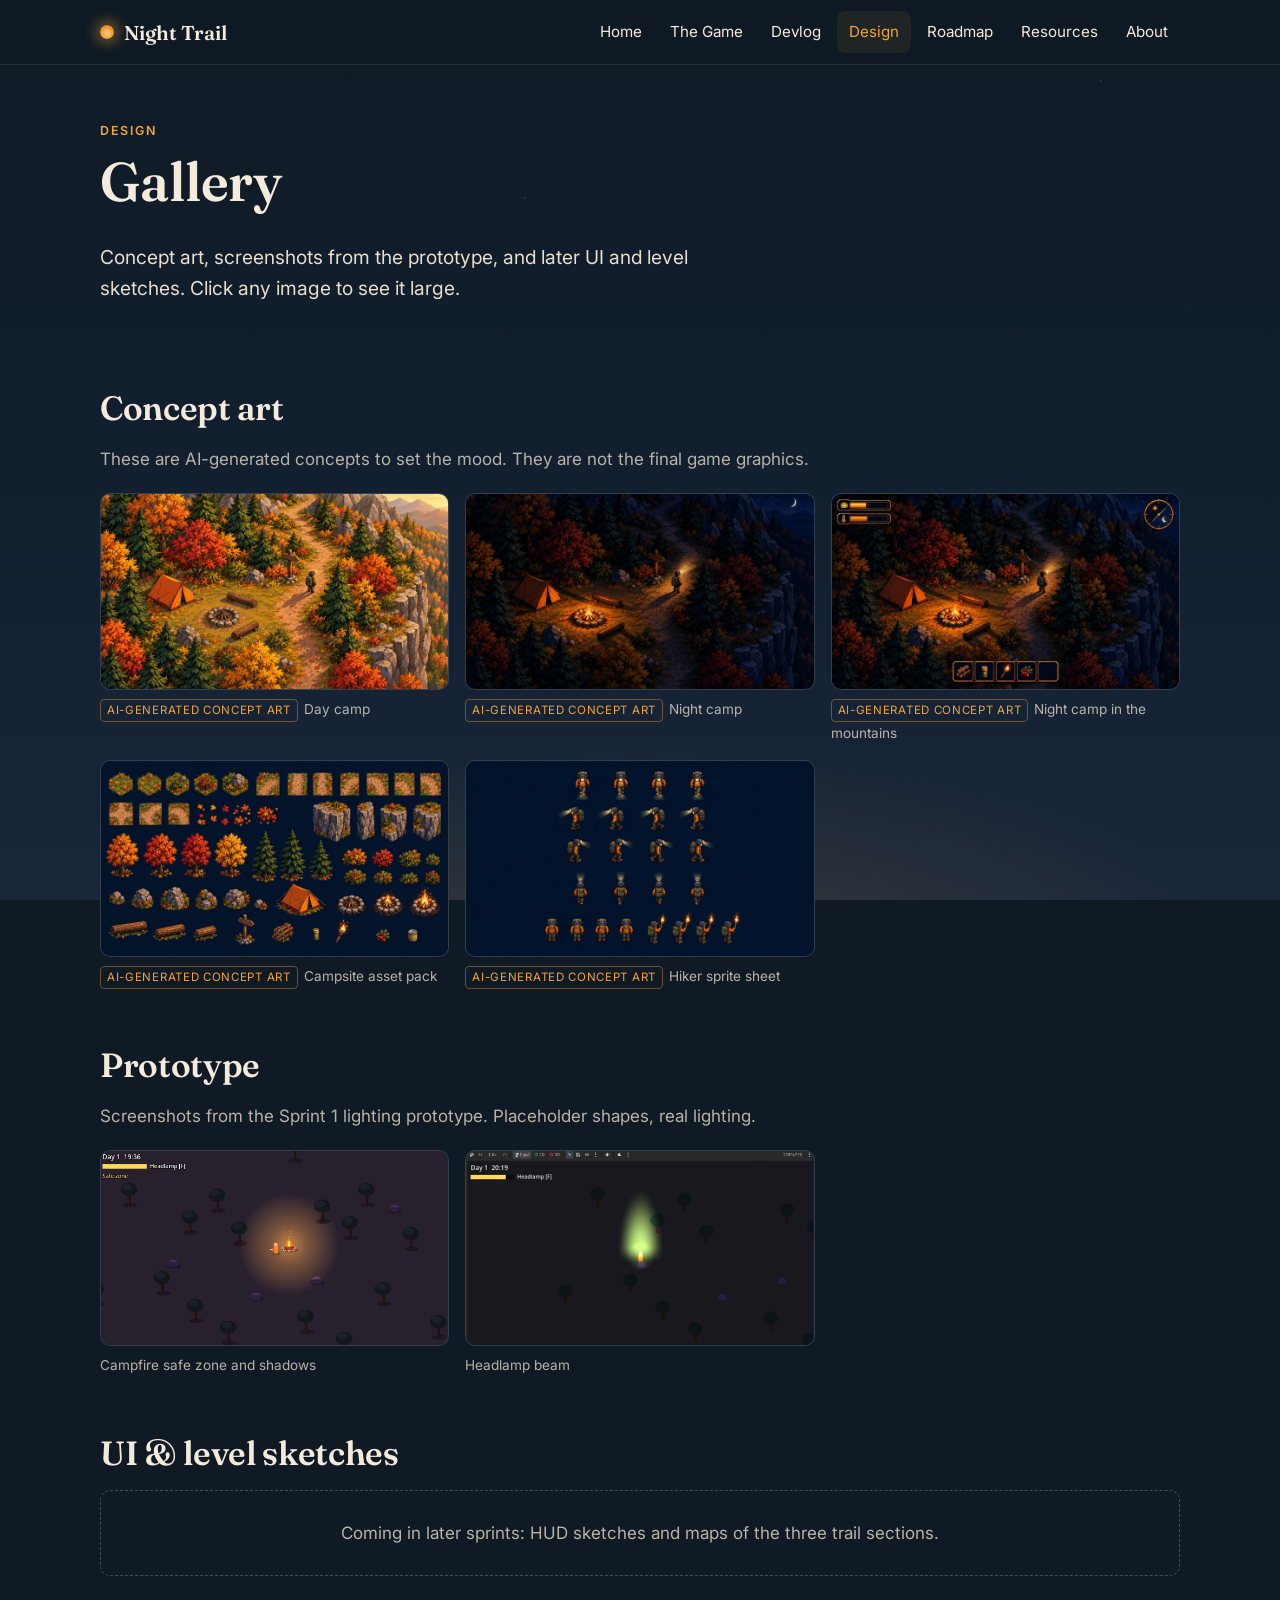
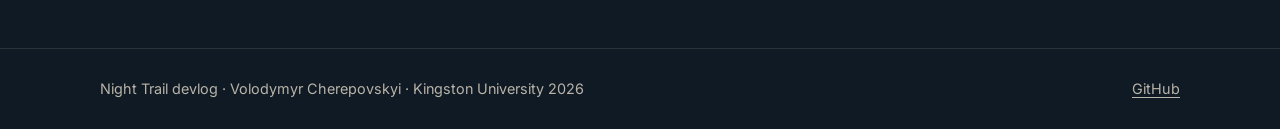
==== design.html @ 5010108f "Night Trail devlog: site, Sprint 1 review, media cleanup Static progress blog for GitHub Pages: Home" ====
<!doctype html>
<html lang="en">
<head>
  <meta charset="utf-8">
  <meta name="viewport" content="width=device-width, initial-scale=1">
  <title>Design — Night Trail</title>
  <meta name="description" content="Concept art, prototype screenshots and design sketches for Night Trail.">
  <link rel="icon" href="assets/favicon.svg" type="image/svg+xml">
  <link rel="preconnect" href="https://fonts.googleapis.com">
  <link rel="preconnect" href="https://fonts.gstatic.com" crossorigin>
  <link rel="stylesheet" href="https://fonts.googleapis.com/css2?family=Fraunces:ital,opsz,wght@0,9..144,500;0,9..144,600;1,9..144,500&family=Inter:wght@400;600;700&display=swap">
  <link rel="stylesheet" href="assets/css/style.css">
</head>
<body>
  <a class="skip" href="#main">Skip to content</a>
  <header class="site-header">
    <div class="wrap">
      <a class="brand" href="index.html"><span class="brand-mark" aria-hidden="true"></span>Night Trail</a>
      <button class="nav-toggle" type="button" aria-expanded="false" aria-controls="nav">Menu</button>
      <nav class="nav" id="nav" aria-label="Main">
        <ul>
          <li><a href="index.html">Home</a></li>
          <li><a href="game.html">The Game</a></li>
          <li><a href="devlog.html">Devlog</a></li>
          <li><a href="design.html" aria-current="page">Design</a></li>
          <li><a href="roadmap.html">Roadmap</a></li>
          <li><a href="resources.html">Resources</a></li>
          <li><a href="about.html">About</a></li>
        </ul>
      </nav>
    </div>
  </header>

  <main id="main" class="wrap">
    <header class="page-head">
      <p class="eyebrow">Design</p>
      <h1>Gallery</h1>
      <p class="lead">Concept art, screenshots from the prototype, and later UI and level sketches. Click any image to see it large.</p>
    </header>

    <section class="section">
      <h2>Concept art</h2>
      <p class="muted">These are AI-generated concepts to set the mood. They are not the final game graphics.</p>
      <div class="gallery">
        <figure class="figure">
          <a class="zoom" href="media/game/day-concept.jpg" data-caption="Day concept: autumn camp by the mountain trail. AI-generated concept art.">
            <img src="media/game/day-concept.jpg" width="1600" height="900" loading="lazy" alt="Autumn camp by a mountain trail in daylight">
          </a>
          <figcaption><span class="ai-label">AI-generated concept art</span>Day camp</figcaption>
        </figure>
        <figure class="figure">
          <a class="zoom" href="media/game/night-concept.jpg" data-caption="Night concept: camp in the mountain forest. AI-generated concept art.">
            <img src="media/game/night-concept.jpg" width="1600" height="900" loading="lazy" alt="Camp in a mountain forest at night, lit by a fire">
          </a>
          <figcaption><span class="ai-label">AI-generated concept art</span>Night camp</figcaption>
        </figure>
        <figure class="figure">
          <a class="zoom" href="media/game/night-camp-concept.jpg" data-caption="Night camp in the mountains. AI-generated concept art.">
            <img src="media/game/night-camp-concept.jpg" width="1600" height="900" loading="lazy" alt="Night camp in the mountains">
          </a>
          <figcaption><span class="ai-label">AI-generated concept art</span>Night camp in the mountains</figcaption>
        </figure>
        <figure class="figure">
          <a class="zoom" href="media/game/asset-pack-concept.jpg" data-caption="Autumn pixel asset pack for the campsite. AI-generated concept art.">
            <img src="media/game/asset-pack-concept.jpg" width="1600" height="900" loading="lazy" alt="Autumn pixel-art asset sheet for a campsite">
          </a>
          <figcaption><span class="ai-label">AI-generated concept art</span>Campsite asset pack</figcaption>
        </figure>
        <figure class="figure">
          <a class="zoom" href="media/game/hiker-sprite-concept.jpg" data-caption="Hiker sprite sheet with headlamp and torch. AI-generated concept art.">
            <img src="media/game/hiker-sprite-concept.jpg" width="1600" height="900" loading="lazy" alt="Pixel-art sprite sheet of a hiker walking in four directions with a headlamp and a torch">
          </a>
          <figcaption><span class="ai-label">AI-generated concept art</span>Hiker sprite sheet</figcaption>
        </figure>
      </div>
    </section>

    <section class="section">
      <h2>Prototype</h2>
      <p class="muted">Screenshots from the Sprint 1 lighting prototype. Placeholder shapes, real lighting.</p>
      <div class="gallery">
        <figure class="figure">
          <a class="zoom" href="media/sprint-1/shadows-campfire.png" data-caption="Sprint 1: campfire safe zone and soft tree shadows.">
            <img src="media/sprint-1/shadows-campfire.png" width="1267" height="704" loading="lazy" alt="Hiker next to a campfire at night with soft tree shadows">
          </a>
          <figcaption>Campfire safe zone and shadows</figcaption>
        </figure>
        <figure class="figure">
          <a class="zoom" href="media/sprint-1/beam-warm.png" data-caption="Sprint 1: headlamp with a warmer light.">
            <img src="media/sprint-1/beam-warm.png" width="1286" height="786" loading="lazy" alt="Hiker with a warm headlamp beam at night">
          </a>
          <figcaption>Headlamp beam</figcaption>
        </figure>
      </div>
    </section>

    <section class="section">
      <h2>UI &amp; level sketches</h2>
      <div class="placeholder">Coming in later sprints: HUD sketches and maps of the three trail sections.</div>
    </section>
  </main>

  <footer class="site-footer">
    <div class="wrap">
      <span>Night Trail devlog · Volodymyr Cherepovskyi · Kingston University 2026</span>
      <a href="https://github.com/vokamne">GitHub</a>
    </div>
  </footer>
  <script src="assets/js/main.js"></script>
</body>
</html>
---- assets/css/style.css ----
/* Night Trail devlog — shared styles */

:root {
  --night: #0F1A24;
  --night-2: #18263A;
  --night-3: #22344d;
  --amber: #F2A33A;
  --ember: #D9622B;
  --cream: #F4EBDD;
  --muted: #b9b3a8;
  --line: rgba(244, 235, 221, 0.12);
  --glow: rgba(242, 163, 58, 0.18);

  --serif: "Fraunces", Georgia, "Times New Roman", serif;
  --sans: "Inter", system-ui, -apple-system, "Segoe UI", Roboto, sans-serif;

  --radius: 10px;
  --wrap: 1080px;
  --text: 720px;
}

*, *::before, *::after { box-sizing: border-box; }

html { scroll-behavior: smooth; }

body {
  margin: 0;
  background: var(--night);
  color: var(--cream);
  font-family: var(--sans);
  font-size: 1.0625rem;
  line-height: 1.65;
  -webkit-font-smoothing: antialiased;
  min-height: 100vh;
  display: flex;
  flex-direction: column;
}

/* Quiet star field + warm glow at the bottom of the page */
body::before {
  content: "";
  position: fixed;
  inset: 0;
  z-index: -1;
  pointer-events: none;
  background:
    radial-gradient(1px 1px at 12% 18%, rgba(244,235,221,.55), transparent 60%),
    radial-gradient(1px 1px at 27% 8%, rgba(244,235,221,.35), transparent 60%),
    radial-gradient(1.5px 1.5px at 41% 22%, rgba(244,235,221,.45), transparent 60%),
    radial-gradient(1px 1px at 58% 12%, rgba(244,235,221,.4), transparent 60%),
    radial-gradient(1px 1px at 73% 26%, rgba(244,235,221,.3), transparent 60%),
    radial-gradient(1.5px 1.5px at 86% 9%, rgba(244,235,221,.5), transparent 60%),
    radial-gradient(1px 1px at 93% 34%, rgba(244,235,221,.3), transparent 60%),
    radial-gradient(1px 1px at 6% 42%, rgba(244,235,221,.3), transparent 60%),
    radial-gradient(1px 1px at 66% 44%, rgba(244,235,221,.2), transparent 60%),
    radial-gradient(1px 1px at 34% 38%, rgba(244,235,221,.25), transparent 60%),
    radial-gradient(ellipse 70% 40% at 50% 110%, var(--glow), transparent 70%),
    linear-gradient(180deg, var(--night) 0%, #122030 60%, var(--night-2) 100%);
}

img, video { max-width: 100%; height: auto; display: block; }

a { color: var(--amber); text-decoration-thickness: 1px; text-underline-offset: 3px; }
a:hover { color: #ffc069; }
a:focus-visible, button:focus-visible { outline: 2px solid var(--amber); outline-offset: 3px; border-radius: 4px; }

h1, h2, h3, h4 {
  font-family: var(--serif);
  font-weight: 600;
  line-height: 1.2;
  margin: 0 0 .5em;
  letter-spacing: -0.01em;
}
h1 { font-size: clamp(2.2rem, 5vw, 3.4rem); }
h2 { font-size: clamp(1.6rem, 3.2vw, 2.1rem); margin-top: 2.2em; }
h3 { font-size: 1.25rem; margin-top: 1.6em; }
p { margin: 0 0 1em; }
ul, ol { padding-left: 1.3em; margin: 0 0 1em; }
li { margin-bottom: .35em; }
strong { color: #fff6e8; }

.wrap { width: min(var(--wrap), 100% - 32px); margin-inline: auto; }
.narrow { width: min(var(--text), 100% - 32px); margin-inline: auto; }
main { flex: 1; padding-bottom: 72px; }

.muted { color: var(--muted); }
.eyebrow {
  font-size: .78rem;
  letter-spacing: .14em;
  text-transform: uppercase;
  color: var(--amber);
  font-weight: 600;
  margin-bottom: .6em;
}
.lead { font-size: 1.2rem; color: #e9dfcf; }
.skip { position: absolute; left: -999px; }
.skip:focus { left: 16px; top: 16px; z-index: 100; background: var(--amber); color: var(--night); padding: 8px 12px; }

/* ---------- Header / nav ---------- */
.site-header {
  position: sticky;
  top: 0;
  z-index: 20;
  background: rgba(15, 26, 36, 0.86);
  backdrop-filter: blur(8px);
  -webkit-backdrop-filter: blur(8px);
  border-bottom: 1px solid var(--line);
}
.site-header .wrap { display: flex; align-items: center; justify-content: space-between; gap: 16px; min-height: 64px; }
.brand {
  display: flex; align-items: center; gap: 10px;
  font-family: var(--serif); font-size: 1.25rem; font-weight: 600;
  color: var(--cream); text-decoration: none;
}
.brand-mark {
  width: 14px; height: 14px; border-radius: 50%;
  background: radial-gradient(circle at 50% 60%, #ffd28a, var(--amber) 45%, var(--ember));
  box-shadow: 0 0 14px 4px rgba(242, 163, 58, .45);
}
.nav ul { list-style: none; display: flex; gap: 4px; margin: 0; padding: 0; }
.nav li { margin: 0; }
.nav a {
  display: block; padding: 8px 12px; border-radius: 8px;
  color: var(--cream); text-decoration: none; font-size: .95rem;
}
.nav a:hover { background: var(--night-2); color: var(--cream); }
.nav a[aria-current="page"] { color: var(--amber); background: rgba(242,163,58,.08); }
.nav-toggle {
  display: none;
  background: none; border: 1px solid var(--line); color: var(--cream);
  border-radius: 8px; padding: 6px 12px; font: inherit; font-size: .9rem; cursor: pointer;
}

@media (max-width: 820px) {
  .nav-toggle { display: block; }
  .nav { position: absolute; top: 100%; left: 0; right: 0; background: var(--night); border-bottom: 1px solid var(--line); display: none; }
  .nav.open { display: block; }
  .nav ul { flex-direction: column; padding: 8px 16px 16px; }
  .nav a { padding: 12px; }
}

/* ---------- Footer ---------- */
.site-footer { border-top: 1px solid var(--line); padding: 28px 0; font-size: .9rem; color: var(--muted); }
.site-footer .wrap { display: flex; flex-wrap: wrap; justify-content: space-between; gap: 12px; }
.site-footer a { color: var(--muted); }

/* ---------- Page header ---------- */
.page-head { padding: 56px 0 8px; }
.page-head p { max-width: 640px; }

/* ---------- Buttons ---------- */
.btn {
  display: inline-flex; align-items: center; gap: 8px;
  padding: 11px 20px; border-radius: 999px;
  font-weight: 600; font-size: .95rem; text-decoration: none;
  border: 1px solid transparent; transition: transform .15s, box-shadow .15s, background .15s;
}
.btn-primary { background: var(--amber); color: #1b1206; box-shadow: 0 0 24px rgba(242,163,58,.25); }
.btn-primary:hover { background: #ffb851; color: #1b1206; transform: translateY(-1px); box-shadow: 0 0 32px rgba(242,163,58,.4); }
.btn-ghost { border-color: rgba(242,163,58,.5); color: var(--cream); }
.btn-ghost:hover { background: rgba(242,163,58,.1); color: var(--cream); }
.actions { display: flex; flex-wrap: wrap; gap: 12px; margin-top: 24px; }

/* ---------- Hero (home) ---------- */
.hero { padding: 72px 0 32px; text-align: center; }
.hero h1 { font-size: clamp(3rem, 9vw, 5.5rem); margin-bottom: .15em; text-shadow: 0 0 40px rgba(242,163,58,.25); }
.hero .tagline { font-family: var(--serif); font-style: italic; font-size: clamp(1.15rem, 2.6vw, 1.5rem); color: var(--amber); margin-bottom: 0; }
.hero .actions { justify-content: center; }

.day-night { display: grid; grid-template-columns: 1fr 1fr; gap: 16px; margin-top: 40px; }
@media (max-width: 640px) { .day-night { grid-template-columns: 1fr; } }

/* ---------- Figures ---------- */
figure { margin: 0; }
.figure img, .figure video { border-radius: var(--radius); border: 1px solid var(--line); background: var(--night-2); width: 100%; }
figcaption { font-size: .85rem; color: var(--muted); margin-top: 8px; }
.ai-label {
  display: inline-block; font-size: .72rem; letter-spacing: .06em; text-transform: uppercase;
  color: var(--amber); border: 1px solid rgba(242,163,58,.4); border-radius: 4px; padding: 1px 6px; margin-right: 6px;
}
.zoom { display: block; cursor: zoom-in; position: relative; }
.zoom img { transition: filter .2s, transform .2s; }
.zoom:hover img { filter: brightness(1.08); }

/* ---------- Cards ---------- */
.card {
  background: linear-gradient(180deg, rgba(24,38,58,.9), rgba(24,38,58,.65));
  border: 1px solid var(--line);
  border-radius: var(--radius);
  padding: 22px;
}
.card h3 { margin-top: 0; }
.grid { display: grid; gap: 16px; }
.grid-2 { grid-template-columns: repeat(auto-fit, minmax(280px, 1fr)); }
.grid-3 { grid-template-columns: repeat(auto-fit, minmax(240px, 1fr)); }
.grid-4 { grid-template-columns: repeat(auto-fit, minmax(210px, 1fr)); }

.section { margin-top: 56px; }
.section > h2:first-child { margin-top: 0; }

/* ---------- Post list ---------- */
.post-list { display: grid; gap: 20px; margin-top: 32px; }
.post-card {
  display: grid; grid-template-columns: 280px 1fr; gap: 24px; align-items: center;
  background: rgba(24,38,58,.7); border: 1px solid var(--line); border-radius: var(--radius);
  padding: 16px; color: var(--cream); text-decoration: none; transition: border-color .2s, box-shadow .2s;
}
.post-card:hover { border-color: rgba(242,163,58,.5); box-shadow: 0 0 30px rgba(242,163,58,.1); color: var(--cream); }
.post-card img { border-radius: 8px; aspect-ratio: 16 / 9; object-fit: cover; width: 100%; }
.post-card h3 { margin: .2em 0 .35em; font-size: 1.4rem; }
.post-card p { margin: 0; color: var(--muted); }
.post-card .more { display: inline-block; margin-top: 10px; color: var(--amber); font-weight: 600; font-size: .92rem; }
@media (max-width: 640px) { .post-card { grid-template-columns: 1fr; } }

.meta { display: flex; flex-wrap: wrap; align-items: center; gap: 10px; font-size: .85rem; color: var(--muted); }
.tag {
  display: inline-block; padding: 2px 10px; border-radius: 999px; font-size: .75rem; font-weight: 600;
  letter-spacing: .04em; text-transform: uppercase;
}
.tag-sprint { background: rgba(217,98,43,.18); color: #f08a57; border: 1px solid rgba(217,98,43,.45); }
.tag-weekly { background: rgba(244,235,221,.08); color: var(--cream); border: 1px solid var(--line); }

/* ---------- Post page ---------- */
.post-head { padding: 48px 0 8px; }
.post-head .back { font-size: .9rem; text-decoration: none; }
.post-head h1 { margin-top: .4em; }
.goal { border-left: 3px solid var(--amber); padding: 6px 0 6px 16px; color: #e9dfcf; margin: 20px 0 0; }
.post h2 { display: flex; align-items: center; gap: 12px; }
.post h2::before {
  content: ""; width: 8px; height: 8px; border-radius: 50%; flex: none;
  background: var(--amber); box-shadow: 0 0 10px 2px rgba(242,163,58,.5);
}
.checklist { list-style: none; padding: 0; }
.checklist li { padding-left: 28px; position: relative; }
.checklist li::before { content: "✓"; position: absolute; left: 4px; color: var(--amber); font-weight: 700; }

.problem { margin-top: 18px; }
.problem h3 { margin: 0 0 .4em; font-size: 1.15rem; }
.problem .label { font-size: .72rem; font-weight: 700; letter-spacing: .1em; text-transform: uppercase; }
.problem .label-p { color: #f08a57; }
.problem .label-s { color: var(--amber); }
.problem p { margin-bottom: .6em; }
.problem p:last-child { margin-bottom: 0; }
.problem .figure { margin-top: 14px; }

.compare { display: grid; grid-template-columns: 1fr 1fr; gap: 12px; margin-top: 14px; }
.compare img { aspect-ratio: 16 / 10; object-fit: contain; background: #05090d; }
.compare figcaption { display: flex; align-items: center; gap: 8px; }
.compare .state { font-weight: 700; font-size: .72rem; letter-spacing: .1em; text-transform: uppercase; padding: 1px 8px; border-radius: 4px; }
.compare .before { background: rgba(217,98,43,.2); color: #f08a57; }
.compare .after { background: rgba(242,163,58,.18); color: var(--amber); }
@media (max-width: 560px) { .compare { grid-template-columns: 1fr; } }

.video-wrap { position: relative; aspect-ratio: 16 / 9; }
.video-wrap iframe { position: absolute; inset: 0; width: 100%; height: 100%; border: 0; border-radius: var(--radius); }

.link-list { list-style: none; padding: 0; }
.link-list li { padding: 12px 0; border-bottom: 1px solid var(--line); margin: 0; }
.link-list li:last-child { border-bottom: 0; }
.link-list .desc { display: block; font-size: .92rem; color: var(--muted); }

.post-nav { display: flex; justify-content: space-between; gap: 16px; margin-top: 56px; padding-top: 24px; border-top: 1px solid var(--line); }

/* ---------- The Game ---------- */
.loop { display: grid; grid-template-columns: repeat(5, 1fr); gap: 10px; margin: 24px 0 8px; counter-reset: step; }
.loop .step {
  position: relative; padding: 16px 14px; border-radius: var(--radius); border: 1px solid var(--line);
  background: rgba(24,38,58,.75); text-align: center;
}
.loop .step strong { display: block; font-family: var(--serif); font-size: 1.1rem; color: var(--cream); }
.loop .step span { font-size: .85rem; color: var(--muted); }
.loop .step.night { background: rgba(10,16,24,.9); border-color: rgba(242,163,58,.35); box-shadow: inset 0 0 30px rgba(242,163,58,.08); }
.loop .step:not(:last-child)::after {
  content: "→"; position: absolute; right: -11px; top: 50%; transform: translateY(-50%);
  color: var(--amber); font-size: .95rem; z-index: 1;
}
.loop-note { text-align: center; font-size: .9rem; color: var(--muted); }
@media (max-width: 760px) {
  .loop { grid-template-columns: 1fr; }
  .loop .step:not(:last-child)::after { content: "↓"; right: auto; left: 50%; top: auto; bottom: -15px; transform: translateX(-50%); }
}

.palette { display: flex; flex-wrap: wrap; gap: 10px; margin-top: 12px; }
.swatch { width: 92px; font-size: .78rem; color: var(--muted); }
.swatch i { display: block; height: 52px; border-radius: 8px; border: 1px solid var(--line); margin-bottom: 6px; }

.acts { counter-reset: act; }
.act h3 { margin: 0 0 .3em; }
.act .num { font-family: var(--serif); color: var(--amber); font-size: .85rem; letter-spacing: .1em; text-transform: uppercase; }

.moscow .card h3 { font-size: 1rem; letter-spacing: .08em; text-transform: uppercase; font-family: var(--sans); }
.moscow .must { border-top: 3px solid var(--amber); }
.moscow .should { border-top: 3px solid #e3884a; }
.moscow .could { border-top: 3px solid #8aa4c4; }
.moscow .wont { border-top: 3px solid #5a6b80; }
.moscow ul { margin: 0; font-size: .95rem; }

.pegi { display: flex; gap: 20px; align-items: center; }
.pegi-badge {
  flex: none; width: 84px; height: 96px; border-radius: 8px; background: #8fc541; color: #fff;
  display: flex; flex-direction: column; align-items: center; justify-content: center;
  font-family: var(--sans); font-weight: 800; line-height: 1;
}
.pegi-badge b { font-size: 2.6rem; }
.pegi-badge small { font-size: .7rem; letter-spacing: .1em; margin-top: 4px; }

dl.tech { display: grid; grid-template-columns: max-content 1fr; gap: 8px 20px; margin: 0; }
dl.tech dt { color: var(--amber); font-weight: 600; }
dl.tech dd { margin: 0; color: #e9dfcf; }
@media (max-width: 520px) { dl.tech { grid-template-columns: 1fr; } dl.tech dd { margin-bottom: 8px; } }

/* ---------- Roadmap ---------- */
.timeline { list-style: none; padding: 0; margin: 32px 0 0; position: relative; }
.timeline::before { content: ""; position: absolute; left: 15px; top: 10px; bottom: 10px; width: 2px; background: var(--line); }
.timeline > li { position: relative; padding-left: 52px; margin-bottom: 18px; }
.timeline .dot {
  position: absolute; left: 6px; top: 26px; width: 20px; height: 20px; border-radius: 50%;
  background: var(--night); border: 2px solid #5a6b80;
}
.timeline .done .dot { background: var(--amber); border-color: var(--amber); box-shadow: 0 0 12px 2px rgba(242,163,58,.5); }
.timeline .progress .dot { border-color: var(--amber); box-shadow: 0 0 12px rgba(242,163,58,.4); }
.timeline .next .dot { border-color: var(--amber); }
.timeline .card h3 { margin: 0 0 .3em; }
.timeline .card ul { margin: .5em 0 0; color: #e9dfcf; font-size: .95rem; }
.status { font-size: .72rem; font-weight: 700; letter-spacing: .08em; text-transform: uppercase; padding: 2px 10px; border-radius: 999px; }
.status-done { background: var(--amber); color: #1b1206; }
.status-progress { background: rgba(242,163,58,.15); color: var(--amber); border: 1px solid rgba(242,163,58,.5); }
.status-planned { background: rgba(244,235,221,.06); color: var(--muted); border: 1px solid var(--line); }
.status-next { color: var(--amber); font-size: .78rem; font-weight: 600; }

/* ---------- Gallery ---------- */
.gallery { display: grid; grid-template-columns: repeat(auto-fill, minmax(260px, 1fr)); gap: 16px; margin-top: 20px; }
.gallery img { aspect-ratio: 16 / 9; object-fit: cover; }
.placeholder {
  border: 1px dashed rgba(244,235,221,.25); border-radius: var(--radius); padding: 28px; text-align: center; color: var(--muted);
}

/* ---------- Lightbox ---------- */
.lightbox {
  position: fixed; inset: 0; z-index: 100; display: none;
  background: rgba(6, 10, 15, .94); padding: 24px;
  align-items: center; justify-content: center; flex-direction: column; gap: 12px;
}
.lightbox.open { display: flex; }
.lightbox img { max-height: calc(100vh - 120px); width: auto; max-width: 100%; border-radius: 8px; }
.lightbox p { margin: 0; color: var(--muted); font-size: .9rem; text-align: center; }
.lightbox button {
  position: absolute; top: 14px; right: 16px; background: var(--night-2); color: var(--cream);
  border: 1px solid var(--line); border-radius: 999px; width: 42px; height: 42px; font-size: 1.3rem; cursor: pointer;
}

/* ---------- About ---------- */
.profile { display: flex; gap: 24px; align-items: center; }
.avatar {
  flex: none; width: 96px; height: 96px; border-radius: 50%;
  display: flex; align-items: center; justify-content: center;
  font-family: var(--serif); font-size: 2rem; color: #1b1206;
  background: radial-gradient(circle at 50% 60%, #ffd28a, var(--amber) 50%, var(--ember));
  box-shadow: 0 0 30px rgba(242,163,58,.35);
}
@media (max-width: 520px) { .profile { flex-direction: column; text-align: center; } }

@media (prefers-reduced-motion: reduce) {
  html { scroll-behavior: auto; }
  * { transition: none !important; }
}
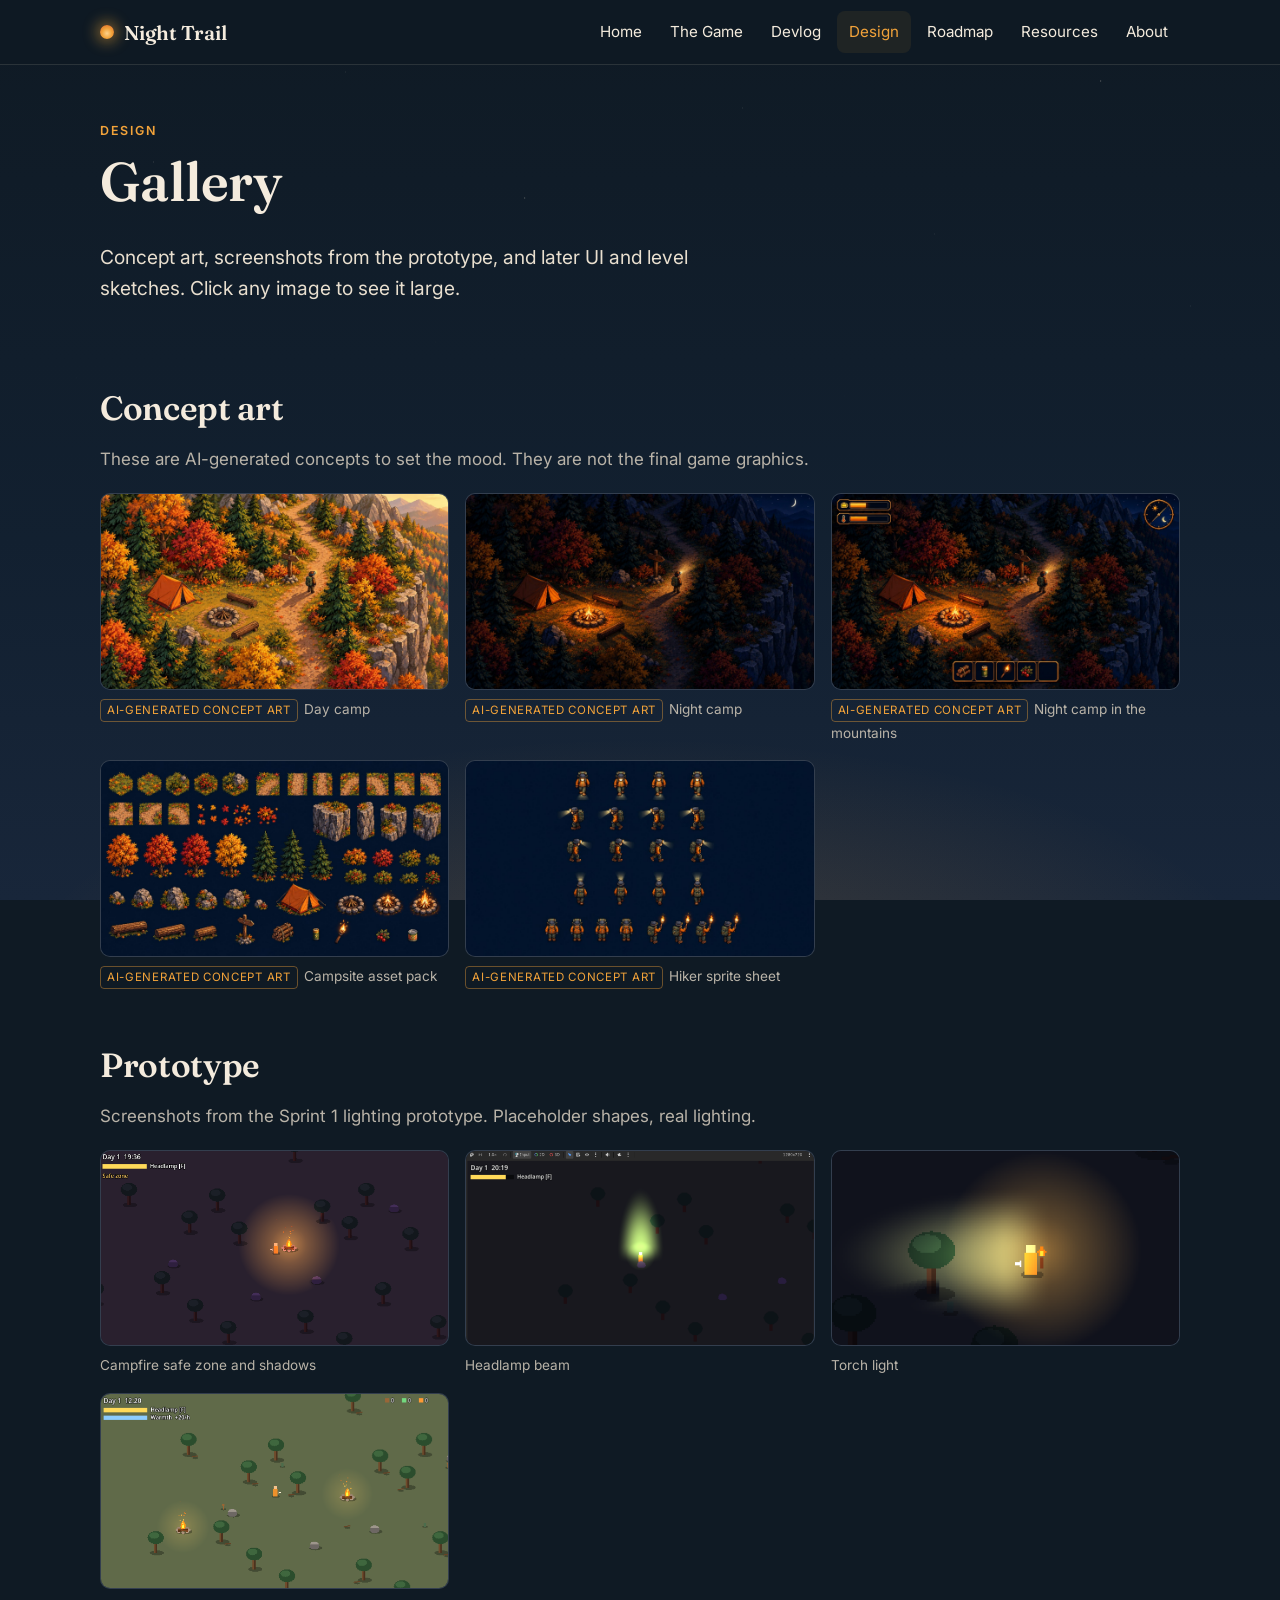
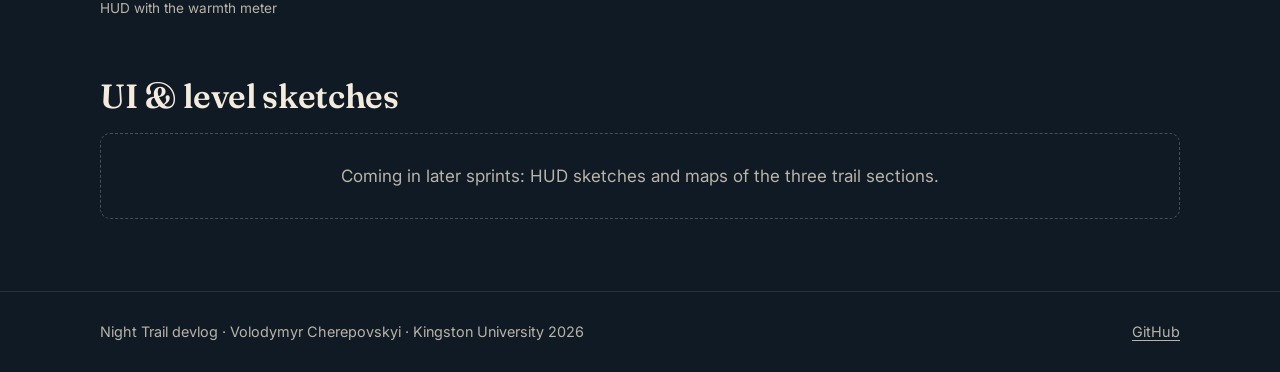
==== commit 970b1216: "Add Sprint 2 review post and media, mark Sprint 2 as done Co-Authored-By: Claude Sonnet 5.5 <noreply" ====
--- a/design.html
+++ b/design.html
@@ -91,6 +91,18 @@
           </a>
           <figcaption>Headlamp beam</figcaption>
         </figure>
+        <figure class="figure">
+          <a class="zoom" href="media/sprint-2/torch-fixed.png" data-caption="Sprint 2: torch light at night.">
+            <img src="media/sprint-2/torch-fixed.png" width="440" height="282" loading="lazy" alt="Hiker holding a torch at night, soft warm light">
+          </a>
+          <figcaption>Torch light</figcaption>
+        </figure>
+        <figure class="figure">
+          <a class="zoom" href="media/sprint-2/warmth-added.png" data-caption="Sprint 2: HUD with warmth meter and two campfires.">
+            <img src="media/sprint-2/warmth-added.png" width="1275" height="711" loading="lazy" alt="Daytime scene with two campfires and the HUD with headlamp and warmth meters">
+          </a>
+          <figcaption>HUD with the warmth meter</figcaption>
+        </figure>
       </div>
     </section>
 
--- a/assets/css/style.css
+++ b/assets/css/style.css
@@ -251,6 +251,27 @@
 .compare .after { background: rgba(242,163,58,.18); color: var(--amber); }
 @media (max-width: 560px) { .compare { grid-template-columns: 1fr; } }
 
+.sequence { display: grid; grid-template-columns: repeat(4, 1fr); gap: 10px; margin-top: 14px; counter-reset: seq; }
+.sequence img { aspect-ratio: 6 / 5; object-fit: contain; background: #05090d; image-rendering: pixelated; }
+.sequence figcaption { display: flex; align-items: center; gap: 8px; }
+.sequence figcaption::before {
+  counter-increment: seq; content: counter(seq);
+  flex: none; width: 20px; height: 20px; border-radius: 50%; display: inline-flex; align-items: center; justify-content: center;
+  background: rgba(242,163,58,.18); color: var(--amber); font-size: .72rem; font-weight: 700;
+}
+.sequence figure:not(:last-child) { position: relative; }
+.sequence figure:not(:last-child)::after {
+  content: "→"; position: absolute; right: -9px; top: 40%; transform: translateY(-50%); color: var(--amber); font-size: .85rem;
+}
+@media (max-width: 560px) {
+  .sequence { grid-template-columns: 1fr 1fr; }
+  .sequence figure:nth-child(2)::after { display: none; }
+}
+
+.results { list-style: none; padding: 0; display: grid; gap: 10px; }
+.results li { margin: 0; padding: 12px 16px; border-radius: 8px; background: rgba(24,38,58,.7); border: 1px solid var(--line); }
+.results strong { display: block; font-size: .78rem; letter-spacing: .08em; text-transform: uppercase; color: var(--amber); }
+
 .video-wrap { position: relative; aspect-ratio: 16 / 9; }
 .video-wrap iframe { position: absolute; inset: 0; width: 100%; height: 100%; border: 0; border-radius: var(--radius); }
 
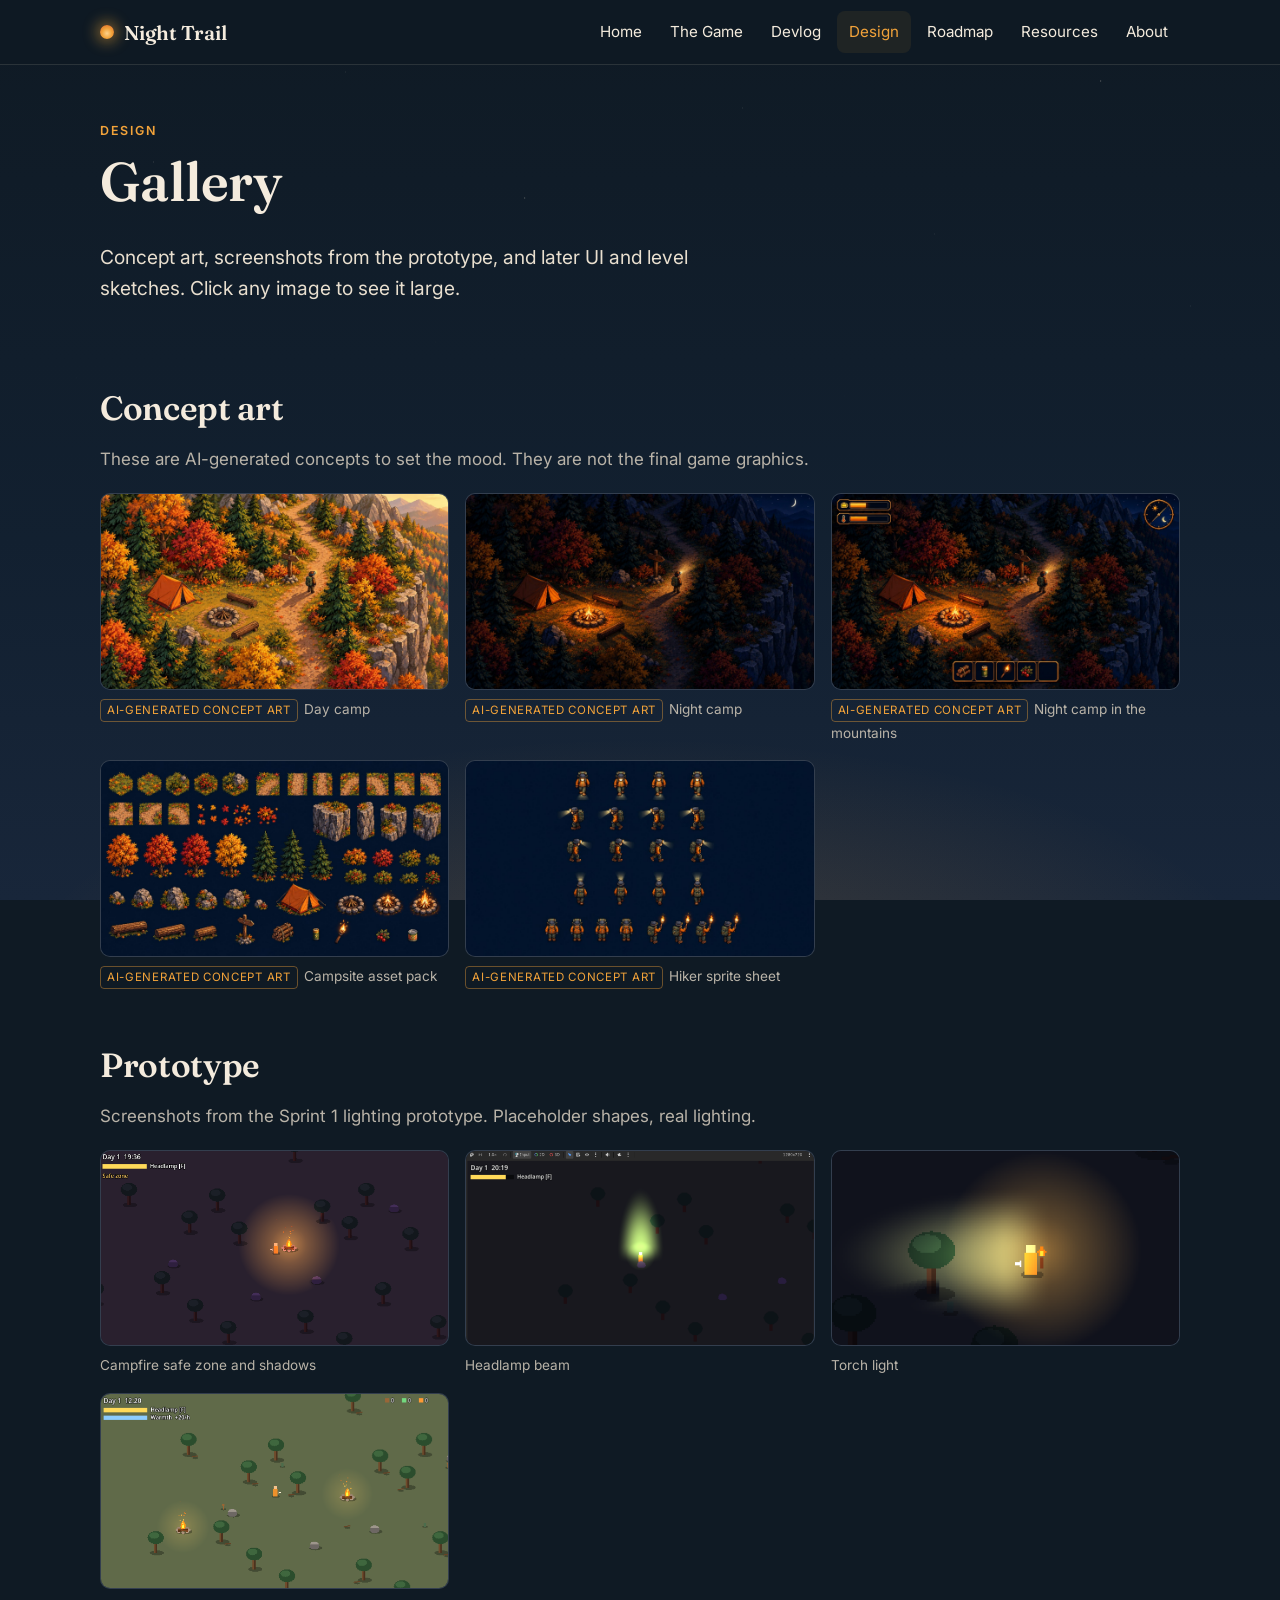
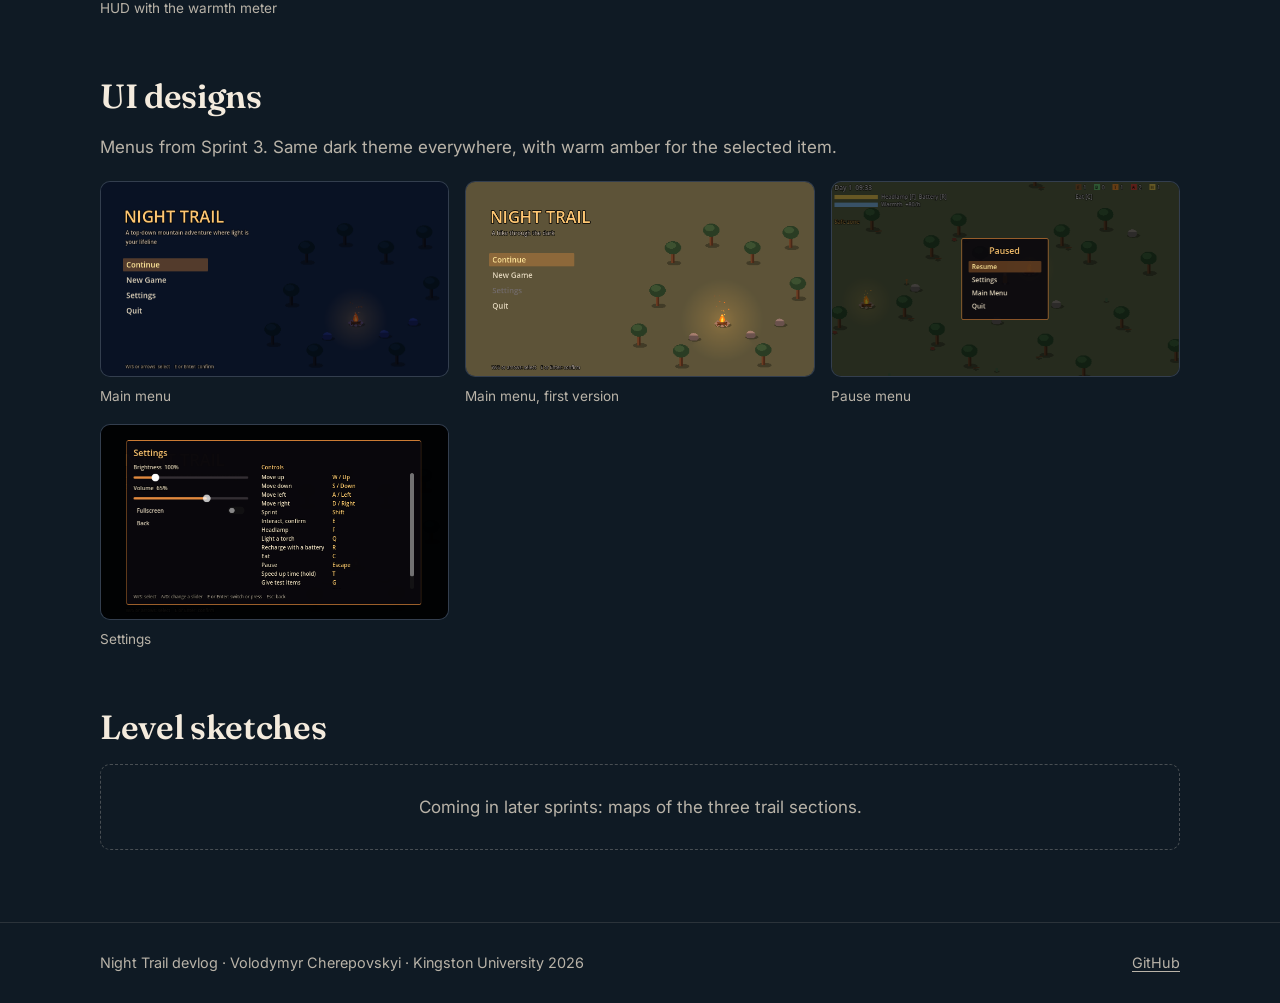
==== commit 66cf6757: "Add Sprint 3 review post New post "Sprint 3 – Campsites, saving and menus" with campfire collision G" ====
--- a/design.html
+++ b/design.html
@@ -107,8 +107,39 @@
     </section>
 
     <section class="section">
-      <h2>UI &amp; level sketches</h2>
-      <div class="placeholder">Coming in later sprints: HUD sketches and maps of the three trail sections.</div>
+      <h2>UI designs</h2>
+      <p class="muted">Menus from Sprint 3. Same dark theme everywhere, with warm amber for the selected item.</p>
+      <div class="gallery">
+        <figure class="figure">
+          <a class="zoom" href="media/sprint-3/menu-edited.png" data-caption="Main menu: deep blue night, the campfire is the only warm light.">
+            <img src="media/sprint-3/menu-edited.png" width="1269" height="716" loading="lazy" alt="Main menu with Continue, New Game, Settings, Quit on a deep blue night">
+          </a>
+          <figcaption>Main menu</figcaption>
+        </figure>
+        <figure class="figure">
+          <a class="zoom" href="media/sprint-3/menu-added.png" data-caption="Main menu, first version: looked like a cloudy day.">
+            <img src="media/sprint-3/menu-added.png" width="1271" height="714" loading="lazy" alt="First version of the main menu with a grey-green background">
+          </a>
+          <figcaption>Main menu, first version</figcaption>
+        </figure>
+        <figure class="figure">
+          <a class="zoom" href="media/sprint-3/menu-in-game.png" data-caption="Pause menu: Resume, Settings, Main Menu, Quit.">
+            <img src="media/sprint-3/menu-in-game.png" width="1278" height="718" loading="lazy" alt="Pause menu over the game: Resume, Settings, Main Menu, Quit">
+          </a>
+          <figcaption>Pause menu</figcaption>
+        </figure>
+        <figure class="figure">
+          <a class="zoom" href="media/sprint-3/settings-added.png" data-caption="Settings: brightness, volume, fullscreen and the list of controls.">
+            <img src="media/sprint-3/settings-added.png" width="1271" height="714" loading="lazy" alt="Settings screen with brightness and volume sliders, fullscreen switch and a list of controls">
+          </a>
+          <figcaption>Settings</figcaption>
+        </figure>
+      </div>
+    </section>
+
+    <section class="section">
+      <h2>Level sketches</h2>
+      <div class="placeholder">Coming in later sprints: maps of the three trail sections.</div>
     </section>
   </main>
 
--- a/assets/css/style.css
+++ b/assets/css/style.css
@@ -268,6 +268,12 @@
   .sequence figure:nth-child(2)::after { display: none; }
 }
 
+.sequence-wide { grid-template-columns: 1fr 1fr; gap: 14px 18px; }
+.sequence-wide figure:nth-child(2)::after { display: none; }
+.sequence-wide img { aspect-ratio: 16 / 9; image-rendering: auto; }
+.figure-small { max-width: 400px; }
+.figure-small img { image-rendering: pixelated; }
+
 .results { list-style: none; padding: 0; display: grid; gap: 10px; }
 .results li { margin: 0; padding: 12px 16px; border-radius: 8px; background: rgba(24,38,58,.7); border: 1px solid var(--line); }
 .results strong { display: block; font-size: .78rem; letter-spacing: .08em; text-transform: uppercase; color: var(--amber); }
